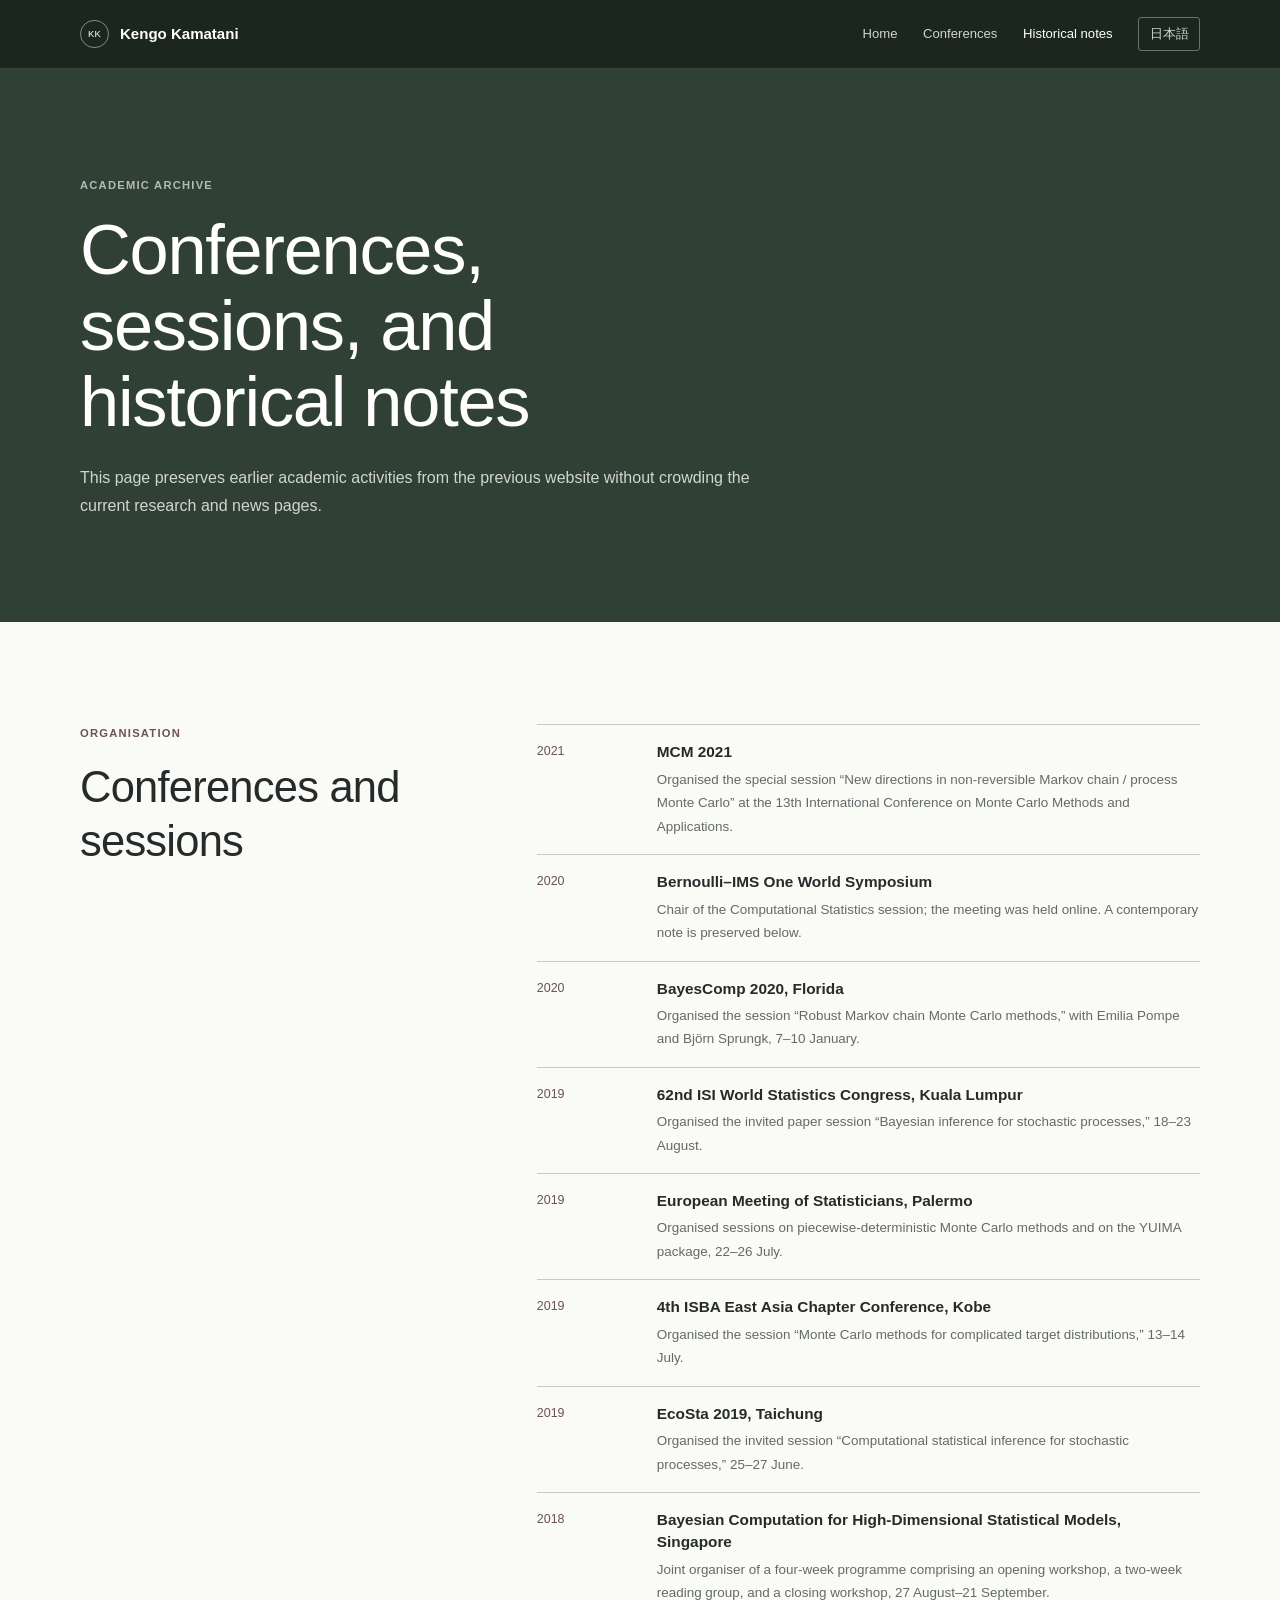
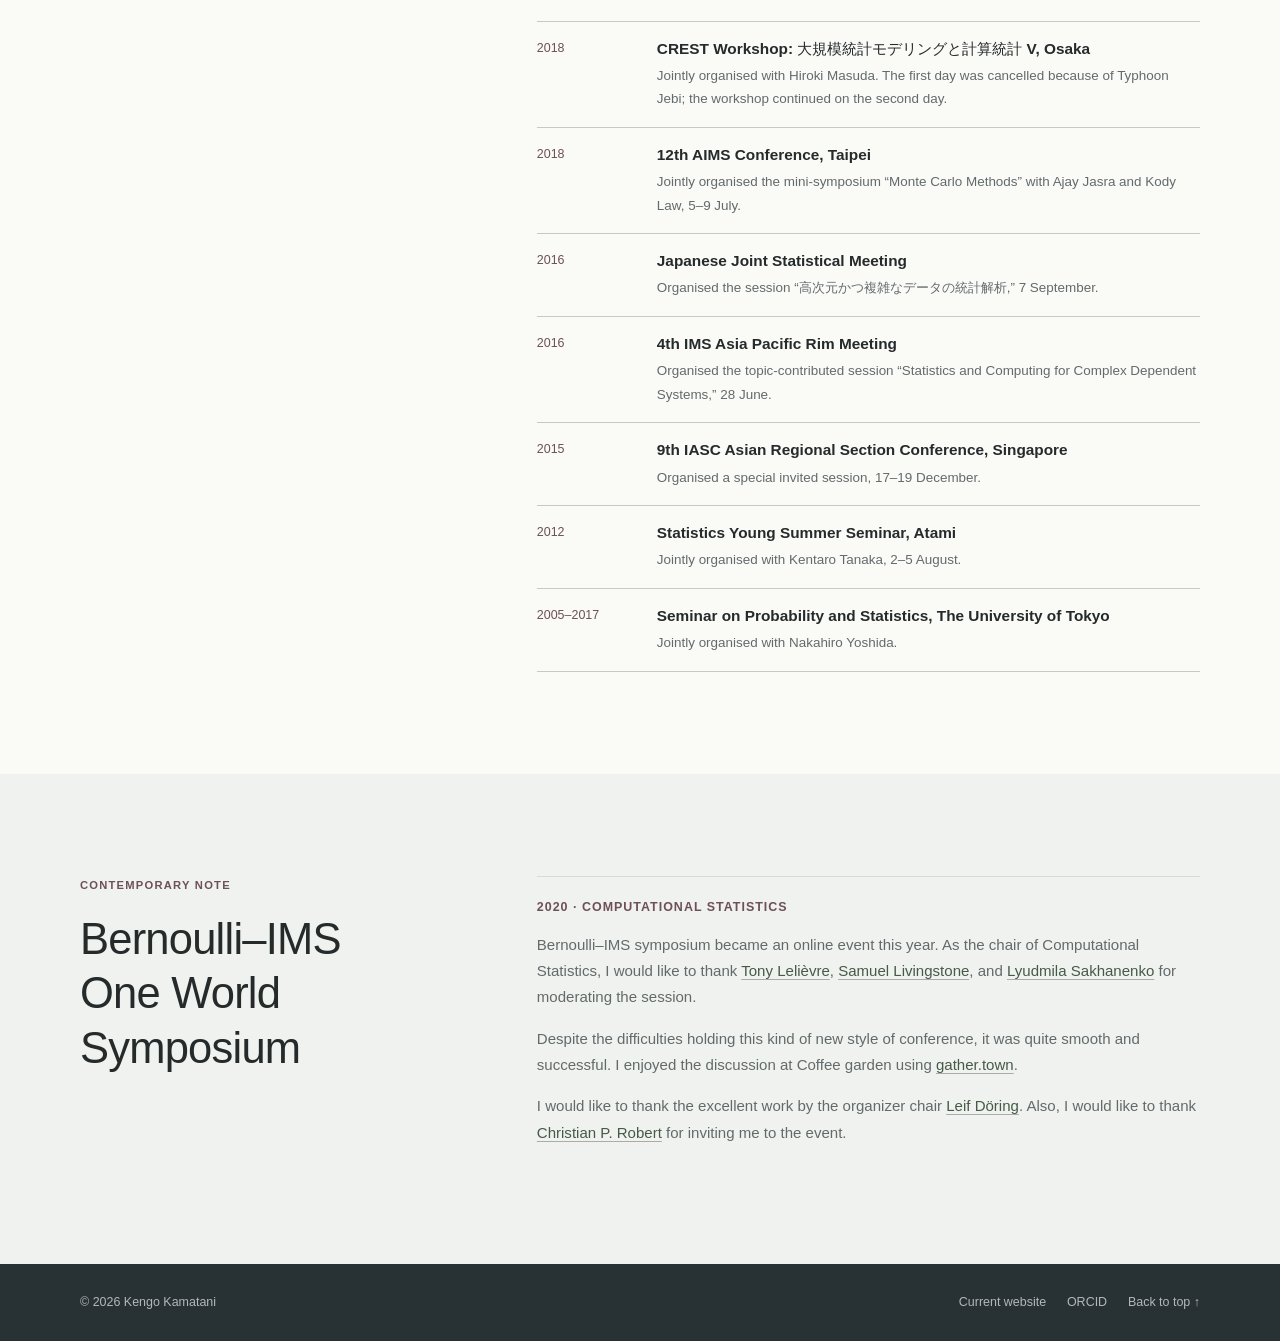
==== archive.html @ ca54c378 "Restore publications and academic archive" ====
<!doctype html>
<html lang="en">
  <head>
    <meta charset="utf-8">
    <meta name="viewport" content="width=device-width, initial-scale=1">
    <meta name="description" content="Archive of conferences, sessions, and academic activities organised by Kengo Kamatani.">
    <meta name="theme-color" content="#26352b">
    <title>Academic archive · Kengo Kamatani</title>
    <link rel="icon" href="assets/img/favicon.svg" type="image/svg+xml">
    <link rel="stylesheet" href="assets/css/site-calm.css?v=20261104b">
    <script>document.documentElement.classList.add("js");</script>
    <script defer src="assets/data/archive-en.js?v=20261104b"></script>
    <script defer src="assets/js/site.js?v=20261104b"></script>
  </head>
  <body>
    <a class="skip-link" href="#main">Skip to content</a>

    <header class="site-header" data-header>
      <div class="shell header-inner">
        <a class="brand" href="index.html" aria-label="Kengo Kamatani, home">
          <span class="brand-mark" aria-hidden="true">KK</span>
          <span>Kengo Kamatani</span>
        </a>
        <button class="menu-button" type="button" aria-expanded="false" aria-controls="site-nav" data-menu-button>
          <span class="menu-label">Menu</span>
          <span class="menu-icon" aria-hidden="true"></span>
        </button>
        <nav id="site-nav" class="site-nav" aria-label="Archive navigation" data-menu>
          <a href="index.html">Home</a>
          <a href="#conferences">Conferences</a>
          <a href="#notes">Historical notes</a>
          <a class="language-link" href="ja.html" lang="ja">日本語</a>
        </nav>
      </div>
    </header>

    <main id="main">
      <section id="top" class="archive-intro">
        <div class="shell">
          <p class="section-kicker">Academic archive</p>
          <h1>Conferences, sessions, and historical notes</h1>
          <p>This page preserves earlier academic activities from the previous website without crowding the current research and news pages.</p>
        </div>
      </section>

      <section id="conferences" class="section">
        <div class="shell two-column">
          <div class="section-heading compact-heading">
            <p class="section-kicker">Organisation</p>
            <h2>Conferences and sessions</h2>
          </div>
          <div>
            <ol class="record-list archive-records" data-content-list="archive-conferences"></ol>
            <noscript><p class="noscript-note">The archive list needs JavaScript.</p></noscript>
          </div>
        </div>
      </section>

      <section id="notes" class="section section-tint">
        <div class="shell two-column">
          <div class="section-heading compact-heading">
            <p class="section-kicker">Contemporary note</p>
            <h2>Bernoulli–IMS One World Symposium</h2>
          </div>
          <article class="archive-note">
            <p class="archive-note-year">2020 · Computational Statistics</p>
            <p>Bernoulli–IMS symposium became an online event this year. As the chair of Computational Statistics, I would like to thank <a href="http://cermics.enpc.fr/~lelievre/home_eng.html">Tony Lelièvre</a>, <a href="https://samueljlivingstone.wixsite.com/webpage">Samuel Livingstone</a>, and <a href="https://stt.natsci.msu.edu/directory/faculty/lyudmila-sakhanenko/">Lyudmila Sakhanenko</a> for moderating the session.</p>
            <p>Despite the difficulties holding this kind of new style of conference, it was quite smooth and successful. I enjoyed the discussion at Coffee garden using <a href="https://gather.town/">gather.town</a>.</p>
            <p>I would like to thank the excellent work by the organizer chair <a href="https://www.wim.uni-mannheim.de/doering/team/prof-dr-leif-doering/">Leif Döring</a>. Also, I would like to thank <a href="https://xianblog.wordpress.com/">Christian P. Robert</a> for inviting me to the event.</p>
          </article>
        </div>
      </section>
    </main>

    <footer class="site-footer">
      <div class="shell footer-inner">
        <p>© 2026 Kengo Kamatani</p>
        <div>
          <a href="index.html">Current website</a>
          <a href="https://orcid.org/0000-0002-1537-3446">ORCID</a>
          <a href="#top">Back to top ↑</a>
        </div>
      </div>
    </footer>
  </body>
</html>
---- assets/css/site-calm.css ----
:root {
  --ink: #252a2b;
  --muted: #626a6b;
  --paper: #fafaf7;
  --white: #ffffff;
  --tint: #f0f2ef;
  --line: #d7dbd8;
  --brand: #455a47;
  --accent: #6d5058;
  --hero: #304034;
  --shell: 70rem;
}

*,
*::before,
*::after { box-sizing: border-box; }

[hidden] { display: none !important; }

html {
  scroll-behavior: smooth;
  scroll-padding-top: 4.75rem;
}

body {
  margin: 0;
  color: var(--ink);
  background: var(--paper);
  font-family: -apple-system, BlinkMacSystemFont, "Helvetica Neue", "Noto Sans JP", "Hiragino Kaku Gothic ProN", "Yu Gothic", Arial, sans-serif;
  font-size: 1rem;
  line-height: 1.75;
  text-rendering: optimizeLegibility;
}

body,
a { overflow-wrap: anywhere; }

a {
  color: inherit;
  text-decoration-color: rgba(37, 42, 43, 0.35);
  text-decoration-thickness: 1px;
  text-underline-offset: 0.22em;
}

a:hover { text-decoration-color: currentColor; }

button,
a { -webkit-tap-highlight-color: transparent; }

:focus-visible {
  outline: 2px solid #8ea9ad;
  outline-offset: 4px;
}

h1,
h2,
h3,
p { margin-top: 0; }

h1,
h2,
h3 {
  line-height: 1.25;
  letter-spacing: -0.018em;
}

h2 {
  margin-bottom: 1rem;
  font-size: clamp(1.9rem, 3.4vw, 2.8rem);
  font-weight: 520;
}

h3 {
  margin-bottom: 0.7rem;
  font-size: 1.08rem;
  font-weight: 600;
}

.shell {
  width: min(calc(100% - 3rem), var(--shell));
  margin-inline: auto;
}

.skip-link {
  position: fixed;
  top: -5rem;
  left: 1rem;
  z-index: 1000;
  padding: 0.6rem 0.9rem;
  color: var(--white);
  background: #263638;
  border-radius: 0.2rem;
}

.skip-link:focus { top: 0.7rem; }

.site-header {
  position: fixed;
  inset: 0 0 auto;
  z-index: 100;
  color: var(--white);
  background: rgba(24, 34, 27, 0.82);
  border-bottom: 1px solid rgba(255, 255, 255, 0.13);
  -webkit-backdrop-filter: blur(12px);
  backdrop-filter: blur(12px);
  transition: background-color 180ms ease;
}

.site-header.is-scrolled { background: rgba(24, 34, 27, 0.95); }

.header-inner {
  min-height: 4.25rem;
  display: flex;
  align-items: center;
  justify-content: space-between;
  gap: 2rem;
}

.brand {
  display: inline-flex;
  align-items: center;
  gap: 0.7rem;
  color: var(--white);
  font-size: 0.94rem;
  font-weight: 600;
  text-decoration: none;
}

.brand-mark {
  display: grid;
  width: 1.8rem;
  aspect-ratio: 1;
  place-items: center;
  border: 1px solid rgba(255, 255, 255, 0.45);
  border-radius: 50%;
  font-size: 0.59rem;
  font-weight: 500;
}

.site-nav {
  display: flex;
  align-items: center;
  gap: clamp(1rem, 2vw, 1.8rem);
}

.site-nav a {
  color: rgba(255, 255, 255, 0.8);
  font-size: 0.82rem;
  font-weight: 520;
  text-decoration: none;
}

.site-nav a:hover,
.site-nav a[aria-current="true"] { color: var(--white); }

.site-nav .language-link {
  padding: 0.3rem 0.65rem;
  border: 1px solid rgba(255, 255, 255, 0.35);
  border-radius: 0.2rem;
}

.menu-button {
  display: none;
  align-items: center;
  gap: 0.55rem;
  padding: 0.35rem;
  color: var(--white);
  background: transparent;
  border: 0;
  font: inherit;
}

.menu-label {
  font-size: 0.78rem;
  font-weight: 550;
}

.menu-icon,
.menu-icon::before,
.menu-icon::after {
  display: block;
  width: 1.15rem;
  height: 1px;
  background: currentColor;
  transition: transform 180ms ease;
}

.menu-icon { position: relative; }

.menu-icon::before,
.menu-icon::after {
  position: absolute;
  content: "";
}

.menu-icon::before { transform: translateY(-0.32rem); }
.menu-icon::after { transform: translateY(0.32rem); }
.menu-button[aria-expanded="true"] .menu-icon { background: transparent; }
.menu-button[aria-expanded="true"] .menu-icon::before { transform: rotate(45deg); }
.menu-button[aria-expanded="true"] .menu-icon::after { transform: rotate(-45deg); }

/* Set --hero-image: url("../img/selected-image.jpg") after the image is supplied. */
.hero {
  --hero-image: url("../img/IMG_5605-web.jpg");
  --hero-position-x: center;
  --hero-position-y: 48%;
  --hero-shift: 0px;
  position: relative;
  isolation: isolate;
  overflow: hidden;
  min-height: 72vh;
  display: grid;
  align-items: end;
  padding: 9rem 0 4.75rem;
  color: var(--white);
  background-color: var(--hero);
}

.hero::before,
.hero::after {
  position: absolute;
  content: "";
  pointer-events: none;
}

.hero::before {
  inset: -15% 0;
  z-index: 0;
  background-image: var(--hero-image);
  background-repeat: no-repeat;
  background-position: var(--hero-position-x) var(--hero-position-y);
  background-size: cover;
  transform: translate3d(0, var(--hero-shift), 0);
  will-change: transform;
}

.hero::after {
  inset: 0;
  z-index: 1;
  background: linear-gradient(90deg, rgba(18, 29, 21, 0.86) 0%, rgba(18, 29, 21, 0.68) 52%, rgba(18, 29, 21, 0.42) 100%);
}

.hero-grid {
  position: relative;
  z-index: 2;
  display: grid;
  grid-template-columns: minmax(0, 1.3fr) minmax(17rem, 0.55fr);
  gap: clamp(3rem, 8vw, 7rem);
  align-items: end;
}

.eyebrow,
.section-kicker,
.card-label,
.note-label {
  margin-bottom: 1rem;
  font-size: 0.7rem;
  font-weight: 650;
  letter-spacing: 0.11em;
  text-transform: uppercase;
}

.hero .eyebrow,
.note-label { color: rgba(255, 255, 255, 0.64); }

.hero h1 {
  max-width: 15ch;
  margin-bottom: 1.35rem;
  font-size: clamp(2.8rem, 5.5vw, 4.5rem);
  font-weight: 430;
  letter-spacing: -0.045em;
  line-height: 1.02;
}

.hero-ja h1 { letter-spacing: -0.035em; }

.hero-role {
  max-width: 39rem;
  margin-bottom: 0.8rem;
  font-size: clamp(1.05rem, 1.8vw, 1.28rem);
  font-weight: 520;
  line-height: 1.5;
}

.hero-summary {
  max-width: 42rem;
  margin-bottom: 1.8rem;
  color: rgba(255, 255, 255, 0.73);
  font-size: 0.98rem;
}

.hero-actions {
  display: flex;
  flex-wrap: wrap;
  gap: 0.65rem;
}

.button {
  display: inline-flex;
  min-height: 2.55rem;
  align-items: center;
  justify-content: center;
  padding: 0.45rem 0.85rem;
  border: 1px solid transparent;
  border-radius: 0.22rem;
  font-size: 0.82rem;
  font-weight: 600;
  text-decoration: none;
}

.button-primary {
  color: #253639;
  background: rgba(255, 255, 255, 0.92);
}

.button-primary:hover { background: var(--white); }

.button-quiet {
  color: var(--white);
  border-color: rgba(255, 255, 255, 0.4);
  background: rgba(0, 0, 0, 0.06);
}

.hero-note {
  padding: 0 0 0 1.4rem;
  border-left: 1px solid rgba(255, 255, 255, 0.35);
}

.focus-list {
  margin: 0 0 1.25rem;
  padding: 0;
  list-style: none;
}

.focus-list li {
  padding: 0.26rem 0;
  color: rgba(255, 255, 255, 0.86);
  font-size: 0.86rem;
}

.affiliation {
  margin-bottom: 1rem;
  color: rgba(255, 255, 255, 0.8);
  font-size: 0.9rem;
}

.profile-links {
  display: flex;
  flex-wrap: wrap;
  gap: 0.55rem 1rem;
}

.profile-links a {
  color: rgba(255, 255, 255, 0.72);
  font-size: 0.78rem;
  font-weight: 550;
}

.section { padding: clamp(4.5rem, 8vw, 6.75rem) 0; }
.section-tint { background: var(--tint); }
.section-kicker,
.card-label { color: var(--accent); }

.archive-intro {
  padding: clamp(8.5rem, 15vw, 11rem) 0 clamp(4.5rem, 8vw, 6.5rem);
  color: var(--white);
  background: var(--hero);
}

.archive-intro .section-kicker { color: rgba(255, 255, 255, 0.64); }

.archive-intro h1 {
  max-width: 17ch;
  margin: 0 0 1.5rem;
  font-size: clamp(2.5rem, 5.5vw, 4.4rem);
  font-weight: 430;
  line-height: 1.08;
}

.archive-intro > .shell > p:last-child {
  max-width: 42rem;
  margin-bottom: 0;
  color: rgba(255, 255, 255, 0.78);
}

.split-heading {
  display: grid;
  grid-template-columns: minmax(0, 0.82fr) minmax(20rem, 1fr);
  gap: clamp(2.5rem, 8vw, 7rem);
  align-items: start;
}

.lead-prose {
  max-width: 43rem;
  color: #3c4344;
  font-size: clamp(1.02rem, 1.4vw, 1.14rem);
}

.lead-prose p:last-child { margin-bottom: 0; }

.lead-prose .research-links {
  margin-top: 1.6rem;
  padding-left: 1rem;
  color: var(--muted);
  border-left: 1px solid #aeb6b3;
  font-size: 0.88rem;
}

.topic-grid {
  display: grid;
  grid-template-columns: repeat(3, 1fr);
  gap: clamp(1.5rem, 4vw, 3rem);
  margin-top: clamp(3.5rem, 6vw, 5rem);
}

.topic-card {
  padding: 1.35rem 0 0;
  border-top: 1px solid #aeb6b3;
}

.topic-number {
  display: block;
  margin-bottom: 1.8rem;
  color: var(--accent);
  font-size: 0.75rem;
  font-variant-numeric: tabular-nums;
}

.topic-card p {
  margin-bottom: 0;
  color: var(--muted);
  font-size: 0.93rem;
}

.section-heading { margin-bottom: clamp(2.5rem, 5vw, 4rem); }

.inline-heading {
  display: flex;
  align-items: end;
  justify-content: space-between;
  gap: 2rem;
}

.inline-heading h2,
.compact-heading h2 { margin-bottom: 0; }

.text-link {
  color: var(--brand);
  font-size: 0.86rem;
  font-weight: 600;
}

.publication-list {
  margin: 0;
  padding: 0;
  list-style: none;
  border-top: 1px solid var(--line);
}

.publication-list > li { border-bottom: 1px solid var(--line); }

.publication {
  display: grid;
  grid-template-columns: 5rem 1fr;
  gap: 1.25rem;
  padding: 1.5rem 0;
}

.publication-year {
  margin-bottom: 0.25rem;
  color: var(--accent);
  font-size: 0.84rem;
  font-variant-numeric: tabular-nums;
}

.publication h3 {
  max-width: 50rem;
  margin-bottom: 0.45rem;
  font-size: clamp(1.12rem, 1.9vw, 1.42rem);
  font-weight: 540;
  line-height: 1.4;
}

.publication h3 a { text-decoration: none; }
.publication h3 a:hover { color: var(--brand); }

.publication p:not(.publication-year) {
  margin-bottom: 0.3rem;
  color: var(--muted);
  font-size: 0.89rem;
}

.publication-links {
  display: flex;
  gap: 0.9rem;
}

.publication-links a {
  color: var(--brand);
  font-weight: 560;
}

.list-toggle {
  margin-top: 1.4rem;
  padding: 0.55rem 0.8rem;
  color: var(--brand);
  background: transparent;
  border: 1px solid #aeb6b3;
  border-radius: 0.2rem;
  font: inherit;
  font-size: 0.82rem;
  font-weight: 600;
  cursor: pointer;
}

.list-toggle:hover { background: rgba(69, 90, 71, 0.06); }

.noscript-note {
  color: var(--muted);
  font-size: 0.9rem;
}

.publication-note {
  margin-top: 1rem;
  overflow: hidden;
  background: rgba(69, 90, 71, 0.045);
  border: 1px solid #cbd1cd;
  border-left: 3px solid var(--brand);
  border-radius: 0.2rem;
}

.publication-note-correction { border-left-color: var(--accent); }

.publication-note > summary {
  min-height: 3.1rem;
  display: flex;
  align-items: center;
  justify-content: space-between;
  gap: 1rem;
  padding: 0.65rem 0.8rem;
  cursor: pointer;
  list-style: none;
}

.publication-note > summary::-webkit-details-marker { display: none; }

.publication-note-summary {
  display: flex;
  flex-wrap: wrap;
  align-items: baseline;
  gap: 0.35rem 0.75rem;
}

.publication-note-kind {
  color: var(--accent);
  font-size: 0.63rem;
  font-weight: 700;
  letter-spacing: 0.1em;
  text-transform: uppercase;
}

.publication-note-title {
  color: #35403e;
  font-size: 0.86rem;
  font-weight: 620;
}

.publication-note-state::before {
  content: "+";
  color: var(--brand);
  font-size: 1.1rem;
  font-weight: 400;
}

.publication-note[open] .publication-note-state::before { content: "−"; }

.publication-note-body {
  padding: 0.2rem 0.85rem 1rem;
  border-top: 1px solid rgba(174, 182, 179, 0.6);
}

.publication-note-body p {
  max-width: 47rem;
  margin: 0.8rem 0 0;
  color: var(--muted);
  font-size: 0.88rem;
}

.publication-note-body pre {
  max-width: 100%;
  margin: 0.9rem 0 0;
  overflow-x: auto;
  padding: 0.65rem 0.75rem;
  color: #35403e;
  background: rgba(69, 90, 71, 0.08);
  border-radius: 0.15rem;
  font-size: 0.8rem;
}

.publication-note-links {
  display: flex;
  flex-wrap: wrap;
  gap: 0.45rem 1rem;
  margin-top: 0.9rem;
}

.publication-note-links a {
  color: var(--brand);
  font-size: 0.82rem;
  font-weight: 580;
}

.two-column {
  display: grid;
  grid-template-columns: minmax(15rem, 0.68fr) minmax(0, 1.32fr);
  gap: clamp(3rem, 9vw, 8rem);
}

.news-list {
  margin: 0;
  padding: 0;
  list-style: none;
}

.news-list li {
  display: grid;
  grid-template-columns: 8rem 1fr;
  gap: 1rem;
  padding: 1.05rem 0;
  border-top: 1px solid var(--line);
}

.news-list li:last-child { border-bottom: 1px solid var(--line); }

.news-list time {
  color: var(--accent);
  font-size: 0.8rem;
  font-weight: 580;
  font-variant-numeric: tabular-nums;
}

.news-list p {
  margin: 0;
  font-size: 0.95rem;
}

.profile-section {
  background: #e8ece9;
}

.profile-visual {
  position: relative;
  margin-bottom: clamp(3rem, 6vw, 4.5rem);
  overflow: hidden;
  background: #dce4e1;
}

.profile-visual img {
  --profile-shift: 0px;
  display: block;
  width: 100%;
  height: auto;
  transform: translate3d(0, var(--profile-shift), 0) scale(1.12);
  will-change: transform;
}

.profile-visual-copy {
  position: absolute;
  top: clamp(2rem, 6vw, 4.75rem);
  left: clamp(1.5rem, 5vw, 4rem);
  max-width: 28rem;
  color: #26302f;
}

.profile-visual-copy h2 {
  max-width: 13ch;
}

.profile-visual-copy > p:last-child {
  max-width: 35rem;
  color: #4e5958;
}

.profile-secondary-wide {
  grid-template-columns: repeat(2, minmax(0, 1fr));
}

.profile-grid {
  display: grid;
  grid-template-columns: minmax(0, 1.25fr) minmax(18rem, 0.75fr);
  gap: clamp(3rem, 9vw, 8rem);
}

.project-grid {
  grid-template-columns: repeat(2, minmax(0, 1fr));
}

.profile-grid h3 {
  margin-bottom: 1rem;
  font-size: 0.75rem;
  font-weight: 650;
  letter-spacing: 0.1em;
  text-transform: uppercase;
}

.project-block {
  padding-top: 1.25rem;
  border-top: 1px solid #c4cbc7;
}

.project-block p {
  max-width: 38rem;
  color: var(--muted);
  font-size: 0.94rem;
}

.project-links { margin-top: 1.25rem; }

.profile-secondary {
  display: grid;
  gap: 2.5rem;
}

.plain-list {
  margin: 0;
  padding: 0;
  list-style: none;
}

.plain-list li {
  padding: 0.6rem 0;
  border-top: 1px solid #c4cbc7;
  font-size: 0.92rem;
}

.plain-list li:last-child { border-bottom: 1px solid #c4cbc7; }

.teaching-archive {
  margin-top: clamp(2.5rem, 5vw, 4rem);
  border-top: 1px solid #c4cbc7;
}

.teaching-archive summary {
  padding: 0.9rem 0;
  color: var(--brand);
  font-size: 0.86rem;
  font-weight: 600;
  cursor: pointer;
}

.teaching-archive summary::marker { color: var(--accent); }

.teaching-archive .record-list {
  max-width: 44rem;
  padding-bottom: 1rem;
}

.academic-records,
.student-records {
  margin-top: clamp(3.5rem, 8vw, 7rem);
  padding-top: clamp(2.5rem, 5vw, 4.5rem);
  border-top: 1px solid #c4cbc7;
}

.academic-records {
  display: grid;
  grid-template-columns: minmax(13rem, 0.65fr) minmax(0, 1.35fr);
  gap: clamp(3rem, 8vw, 7rem);
}

.academic-records-heading h2,
.student-records-heading h2 {
  max-width: 12ch;
  margin-bottom: 0;
}

.academic-records-grid,
.student-records-grid {
  display: grid;
  grid-template-columns: repeat(2, minmax(0, 1fr));
  gap: clamp(2rem, 5vw, 4rem);
}

.academic-records-grid h3,
.student-records-grid h3 {
  margin-bottom: 1rem;
  font-size: 0.75rem;
  font-weight: 650;
  letter-spacing: 0.1em;
  text-transform: uppercase;
}

.record-list,
.student-list {
  margin: 0;
  padding: 0;
  list-style: none;
}

.record-list li,
.student-list li {
  display: grid;
  grid-template-columns: 5.5rem 1fr;
  gap: 1rem;
  padding: 1rem 0;
  border-top: 1px solid #c4cbc7;
}

.record-list li:last-child,
.student-list li:last-child {
  border-bottom: 1px solid #c4cbc7;
}

.record-list h4,
.student-list h4 {
  margin: 0 0 0.25rem;
  font-size: 0.96rem;
  font-weight: 580;
  line-height: 1.45;
}

.record-list p,
.student-list p {
  margin: 0;
  color: var(--muted);
  font-size: 0.84rem;
}

.record-list .record-period,
.student-list .student-period {
  color: var(--accent);
  font-size: 0.78rem;
  font-variant-numeric: tabular-nums;
}

.record-list h4 a {
  color: inherit;
  text-decoration: none;
}

.record-list h4 a:hover { color: var(--brand); }

.funding-records { grid-column: 1 / -1; }

.funding-list {
  display: grid;
  grid-template-columns: repeat(2, minmax(0, 1fr));
  column-gap: clamp(2rem, 5vw, 4rem);
}

.funding-list li { border-bottom: 1px solid #c4cbc7; }

.funding-records .list-toggle {
  margin-top: 0.9rem;
  padding: 0.35rem 0;
  border: 0;
  border-bottom: 1px solid #aeb6b3;
  border-radius: 0;
}

.archive-records li { grid-template-columns: 6.5rem minmax(0, 1fr); }

.archive-note {
  max-width: 45rem;
  padding-top: 1.25rem;
  border-top: 1px solid var(--line);
}

.archive-note-year {
  color: var(--accent);
  font-size: 0.78rem;
  font-weight: 650;
  letter-spacing: 0.08em;
  text-transform: uppercase;
}

.archive-note p:not(.archive-note-year) {
  color: var(--muted);
  font-size: 0.94rem;
}

.archive-note a { color: var(--brand); }

.student-records {
  display: grid;
  grid-template-columns: minmax(13rem, 0.5fr) minmax(0, 1.5fr);
  gap: clamp(3rem, 8vw, 7rem);
}

.student-records-heading > p:last-child {
  max-width: 25rem;
  color: var(--muted);
  font-size: 0.9rem;
}

.student-records-masters { grid-column: 1 / -1; }

.student-records-masters .student-list {
  display: grid;
  grid-template-columns: repeat(2, minmax(0, 1fr));
  column-gap: clamp(2rem, 5vw, 4rem);
}

.student-label {
  display: block;
  margin: 0.35rem 0 0.1rem;
  color: var(--text);
  font-size: 0.68rem;
  font-weight: 650;
  letter-spacing: 0.08em;
}

.feature-grid {
  display: grid;
  grid-template-columns: repeat(3, 1fr);
  gap: clamp(1.5rem, 4vw, 3rem);
}

.feature-grid-two { grid-template-columns: repeat(2, 1fr); }

.feature-card {
  min-height: 17rem;
  display: flex;
  flex-direction: column;
  padding: 1.35rem 0 0;
  border-top: 1px solid #aeb6b3;
}

.feature-card h3 {
  font-size: clamp(1.2rem, 2vw, 1.55rem);
  font-weight: 540;
}

.feature-card > p:not(.card-label) {
  color: var(--muted);
  font-size: 0.94rem;
}

.feature-card .text-link,
.feature-card .stacked-links { margin-top: auto; }
.stacked-links {
  display: grid;
  gap: 0.4rem;
}

.stacked-links a {
  width: fit-content;
  color: var(--brand);
  font-size: 0.86rem;
  font-weight: 560;
}

.writing-list { border-top: 1px solid var(--line); }

.textbook-feature {
  margin-bottom: clamp(2.5rem, 5vw, 4rem);
  padding: clamp(1.5rem, 4vw, 2.5rem);
  background: #e8ece9;
  border-top: 3px solid var(--brand);
}

.textbook-feature h3 {
  margin-bottom: 0.25rem;
  font-size: clamp(1.45rem, 2.7vw, 2rem);
  font-weight: 540;
}

.textbook-feature > p:not(.textbook-label, .textbook-meta) {
  max-width: 38rem;
  margin-bottom: 1.35rem;
  color: var(--muted);
  font-size: 0.94rem;
}

.textbook-label {
  margin-bottom: 0.55rem;
  color: var(--accent);
  font-size: 0.72rem;
  font-weight: 650;
  letter-spacing: 0.12em;
}

.textbook-meta {
  margin-bottom: 1rem;
  color: var(--muted);
  font-size: 0.8rem;
}

.textbook-links {
  display: flex;
  flex-wrap: wrap;
  align-items: center;
  gap: 0.7rem 1.25rem;
}

.textbook-links a {
  color: var(--brand);
  font-size: 0.84rem;
  font-weight: 600;
}

.textbook-links .textbook-link-primary {
  display: inline-block;
  padding: 0.65rem 0.9rem;
  color: var(--white);
  background: var(--brand);
  text-decoration: none;
}

.textbook-links .textbook-link-primary:hover {
  background: #354939;
}

.writing-list article {
  padding: 1.25rem 0;
  border-bottom: 1px solid var(--line);
}

.writing-list h3 {
  font-size: 1.2rem;
  font-weight: 540;
}

.writing-list p:last-child {
  margin-bottom: 0;
  color: var(--muted);
}

.section-note {
  max-width: 22rem;
  color: var(--muted);
  font-size: 0.88rem;
}

.committee-section {
  background: #f5f6f2;
}

.committee-list {
  border-top: 1px solid var(--line);
}

.committee-group {
  display: grid;
  grid-template-columns: minmax(9rem, 0.55fr) minmax(0, 1.45fr);
  gap: clamp(1.25rem, 4vw, 3rem);
  padding: 1.15rem 0;
  border-bottom: 1px solid var(--line);
}

.committee-group h3 {
  margin: 0;
  font-size: 0.9rem;
  font-weight: 600;
}

.committee-role-list {
  display: grid;
  gap: 0.35rem;
  margin: 0;
  padding: 0;
  list-style: none;
}

.committee-role-list li {
  display: flex;
  justify-content: space-between;
  gap: 1rem;
  color: var(--muted);
  font-size: 0.88rem;
}

.committee-period {
  flex: none;
  color: var(--accent);
  font-size: 0.78rem;
  font-variant-numeric: tabular-nums;
}

.background-section {
  background: var(--paper);
}

.background-grid {
  display: grid;
  grid-template-columns: minmax(16rem, 0.75fr) minmax(0, 1.25fr);
  gap: clamp(3rem, 9vw, 8rem);
}

.background-grid h3 {
  margin-bottom: 1rem;
  font-size: 0.75rem;
  font-weight: 650;
  letter-spacing: 0.1em;
  text-transform: uppercase;
}

.background-side {
  display: grid;
  align-content: start;
  gap: clamp(2.5rem, 6vw, 4.5rem);
}

.background-list li {
  grid-template-columns: 8.5rem minmax(0, 1fr);
}

.membership-list {
  margin: 0;
  padding: 0;
  border-top: 1px solid var(--line);
  list-style: none;
}

.membership-list li {
  padding: 0.7rem 0;
  border-bottom: 1px solid var(--line);
  font-size: 0.88rem;
}

.membership-list a {
  color: var(--brand);
}

.contact-section {
  padding: clamp(4rem, 7vw, 5.75rem) 0;
  background: #dde3df;
}

.contact-grid {
  display: grid;
  grid-template-columns: 0.72fr 1.28fr;
  gap: clamp(2rem, 8vw, 7rem);
  align-items: start;
}

.contact-grid h2 { margin-bottom: 0; }

.contact-email {
  display: inline-block;
  margin-bottom: 1.25rem;
  color: var(--brand);
  font-size: clamp(1.35rem, 3.3vw, 2.25rem);
  font-weight: 460;
  line-height: 1.3;
}

address {
  color: var(--muted);
  font-style: normal;
  font-size: 0.92rem;
}

.site-footer {
  padding: 1.75rem 0;
  color: rgba(255, 255, 255, 0.65);
  background: #283234;
}

.footer-inner {
  display: flex;
  align-items: center;
  justify-content: space-between;
  gap: 2rem;
}

.footer-inner p {
  margin: 0;
  font-size: 0.78rem;
}

.footer-inner div {
  display: flex;
  flex-wrap: wrap;
  gap: 0.8rem 1.3rem;
}

.footer-inner a {
  color: inherit;
  font-size: 0.78rem;
}

@media (max-width: 860px) {
  .js .menu-button { display: inline-flex; }

  .site-nav {
    position: absolute;
    top: 100%;
    right: 0;
    left: 0;
    display: grid;
    align-items: stretch;
    padding: 0.65rem 1.5rem 1rem;
    background: rgba(24, 34, 27, 0.98);
    border-bottom: 1px solid rgba(255, 255, 255, 0.13);
  }

  .js .site-nav { display: none; }
  .js .site-nav.is-open { display: grid; }
  .site-nav a { padding: 0.65rem 0; }

  .site-nav .language-link {
    width: fit-content;
    padding-inline: 0.65rem;
  }

  .hero-grid,
  .split-heading,
  .profile-grid { grid-template-columns: 1fr; }

  .hero { min-height: 46rem; }
  .hero-note { max-width: 32rem; }

  .profile-visual {
    display: flex;
    flex-direction: column-reverse;
  }

  .profile-visual img {
    aspect-ratio: 16 / 10;
    object-fit: cover;
    object-position: 50% 72%;
  }

  .profile-visual-copy {
    position: static;
    max-width: none;
    padding: 1.75rem;
  }

  .profile-visual-copy h2 {
    max-width: none;
  }

  .profile-secondary-wide {
    grid-template-columns: 1fr;
  }

  .academic-records,
  .student-records,
  .background-grid {
    grid-template-columns: 1fr;
  }

  .topic-grid,
  .feature-grid { grid-template-columns: 1fr; }

  .feature-card { min-height: 13rem; }
}

@media (max-width: 640px) {
  .shell { width: min(calc(100% - 1.5rem), var(--shell)); }
  .header-inner { min-height: 4rem; }

  .hero {
    --hero-position-x: 58%;
    --hero-position-y: 50%;
    min-height: 44rem;
    padding: 7.5rem 0 3.5rem;
  }

  .hero h1 { font-size: clamp(2.55rem, 12vw, 3.6rem); }

  .profile-visual img {
    aspect-ratio: 4 / 3;
    object-position: 50% 73%;
  }

  .inline-heading,
  .footer-inner {
    align-items: flex-start;
    flex-direction: column;
  }

  .publication {
    grid-template-columns: 1fr;
    gap: 0.15rem;
  }

  .two-column,
  .contact-grid {
    grid-template-columns: 1fr;
    gap: 2.3rem;
  }

  .compact-heading { margin-bottom: 0; }

  .news-list li {
    grid-template-columns: 1fr;
    gap: 0.3rem;
  }

  .academic-records-grid,
  .student-records-grid,
  .student-records-masters .student-list,
  .funding-list {
    grid-template-columns: 1fr;
  }

  .student-records-masters { grid-column: auto; }

  .record-list li,
  .student-list li {
    grid-template-columns: 1fr;
    gap: 0.25rem;
  }

  .background-list li {
    grid-template-columns: 1fr;
  }

  .committee-group {
    grid-template-columns: 1fr;
    gap: 0.65rem;
  }

  .committee-role-list li {
    align-items: flex-start;
    flex-direction: column;
    gap: 0.1rem;
  }

  .contact-email { font-size: clamp(1.25rem, 6.5vw, 1.8rem); }
}

@media (prefers-reduced-motion: reduce) {
  *,
  *::before,
  *::after {
    scroll-behavior: auto !important;
    transition-duration: 0.01ms !important;
  }

  .hero { --hero-shift: 0px !important; }

  .hero::before {
    transform: none !important;
    will-change: auto;
  }

  .profile-visual img {
    --profile-shift: 0px !important;
    transform: none !important;
    will-change: auto;
  }
}

@media print {
  .site-header,
  .hero-actions,
  .site-footer { display: none; }

  .hero,
  .section,
  .contact-section {
    min-height: auto;
    padding: 2rem 0;
    color: #000;
    background: #fff;
  }

  .hero-note,
  .topic-card,
  .feature-card {
    color: #000;
    background: #fff;
    border-color: #aaa;
  }
}
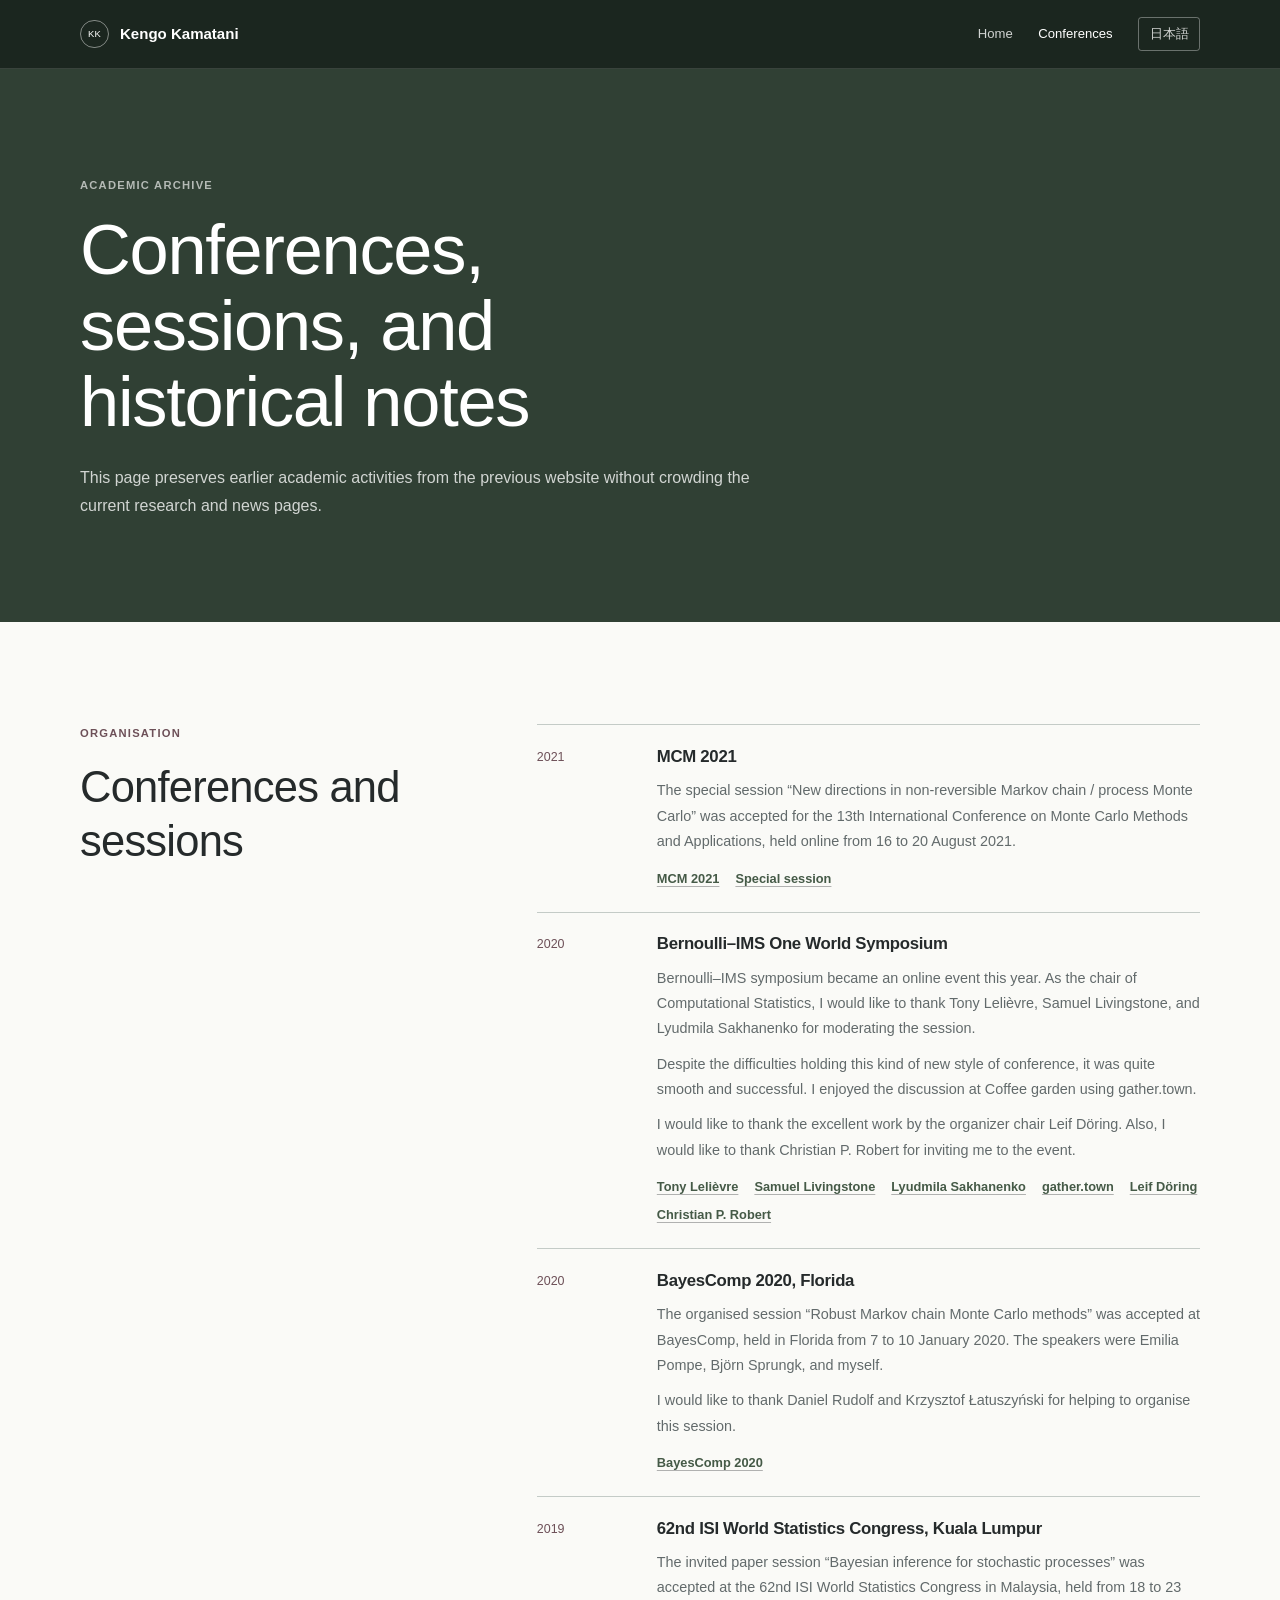
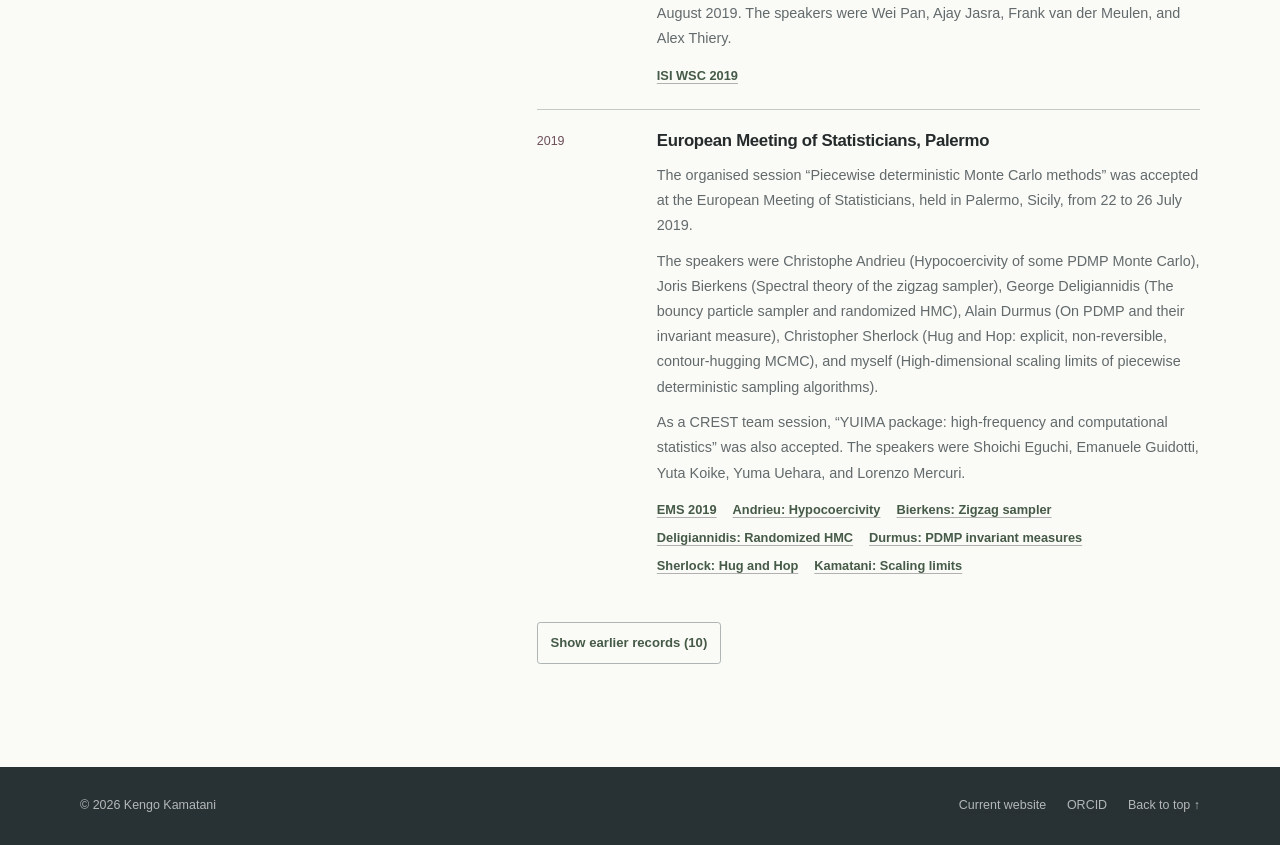
==== commit 5e64f5dd: "Preserve detailed conference archive" ====
--- a/archive.html
+++ b/archive.html
@@ -7,10 +7,10 @@
     <meta name="theme-color" content="#26352b">
     <title>Academic archive · Kengo Kamatani</title>
     <link rel="icon" href="assets/img/favicon.svg" type="image/svg+xml">
-    <link rel="stylesheet" href="assets/css/site-calm.css?v=20261104b">
+    <link rel="stylesheet" href="assets/css/site-calm.css?v=20261104c">
     <script>document.documentElement.classList.add("js");</script>
-    <script defer src="assets/data/archive-en.js?v=20261104b"></script>
-    <script defer src="assets/js/site.js?v=20261104b"></script>
+    <script defer src="assets/data/archive-en.js?v=20261104c"></script>
+    <script defer src="assets/js/site.js?v=20261104c"></script>
   </head>
   <body>
     <a class="skip-link" href="#main">Skip to content</a>
@@ -28,7 +28,6 @@
         <nav id="site-nav" class="site-nav" aria-label="Archive navigation" data-menu>
           <a href="index.html">Home</a>
           <a href="#conferences">Conferences</a>
-          <a href="#notes">Historical notes</a>
           <a class="language-link" href="ja.html" lang="ja">日本語</a>
         </nav>
       </div>
@@ -50,26 +49,12 @@
             <h2>Conferences and sessions</h2>
           </div>
           <div>
-            <ol class="record-list archive-records" data-content-list="archive-conferences"></ol>
+            <ol class="record-list archive-records" data-content-list="archive-conferences" data-visible-items="5" data-more-label="Show earlier records" data-less-label="Show latest records"></ol>
             <noscript><p class="noscript-note">The archive list needs JavaScript.</p></noscript>
           </div>
         </div>
       </section>
 
-      <section id="notes" class="section section-tint">
-        <div class="shell two-column">
-          <div class="section-heading compact-heading">
-            <p class="section-kicker">Contemporary note</p>
-            <h2>Bernoulli–IMS One World Symposium</h2>
-          </div>
-          <article class="archive-note">
-            <p class="archive-note-year">2020 · Computational Statistics</p>
-            <p>Bernoulli–IMS symposium became an online event this year. As the chair of Computational Statistics, I would like to thank <a href="http://cermics.enpc.fr/~lelievre/home_eng.html">Tony Lelièvre</a>, <a href="https://samueljlivingstone.wixsite.com/webpage">Samuel Livingstone</a>, and <a href="https://stt.natsci.msu.edu/directory/faculty/lyudmila-sakhanenko/">Lyudmila Sakhanenko</a> for moderating the session.</p>
-            <p>Despite the difficulties holding this kind of new style of conference, it was quite smooth and successful. I enjoyed the discussion at Coffee garden using <a href="https://gather.town/">gather.town</a>.</p>
-            <p>I would like to thank the excellent work by the organizer chair <a href="https://www.wim.uni-mannheim.de/doering/team/prof-dr-leif-doering/">Leif Döring</a>. Also, I would like to thank <a href="https://xianblog.wordpress.com/">Christian P. Robert</a> for inviting me to the event.</p>
-          </article>
-        </div>
-      </section>
     </main>
 
     <footer class="site-footer">
--- a/assets/css/site-calm.css
+++ b/assets/css/site-calm.css
@@ -858,28 +858,36 @@
   border-radius: 0;
 }
 
-.archive-records li { grid-template-columns: 6.5rem minmax(0, 1fr); }
-
-.archive-note {
-  max-width: 45rem;
-  padding-top: 1.25rem;
-  border-top: 1px solid var(--line);
-}
-
-.archive-note-year {
-  color: var(--accent);
-  font-size: 0.78rem;
-  font-weight: 650;
-  letter-spacing: 0.08em;
-  text-transform: uppercase;
-}
-
-.archive-note p:not(.archive-note-year) {
-  color: var(--muted);
-  font-size: 0.94rem;
-}
-
-.archive-note a { color: var(--brand); }
+.archive-records li {
+  grid-template-columns: 6.5rem minmax(0, 1fr);
+  padding-block: 1.35rem;
+}
+
+.archive-records h3 {
+  margin-bottom: 0.65rem;
+  font-size: 1.05rem;
+  font-weight: 580;
+}
+
+.archive-records article > p {
+  max-width: 48rem;
+  margin-bottom: 0.65rem;
+  color: var(--muted);
+  font-size: 0.9rem;
+}
+
+.archive-entry-links {
+  display: flex;
+  flex-wrap: wrap;
+  gap: 0.35rem 1rem;
+  margin-top: 0.85rem;
+}
+
+.archive-entry-links a {
+  color: var(--brand);
+  font-size: 0.8rem;
+  font-weight: 600;
+}
 
 .student-records {
   display: grid;
